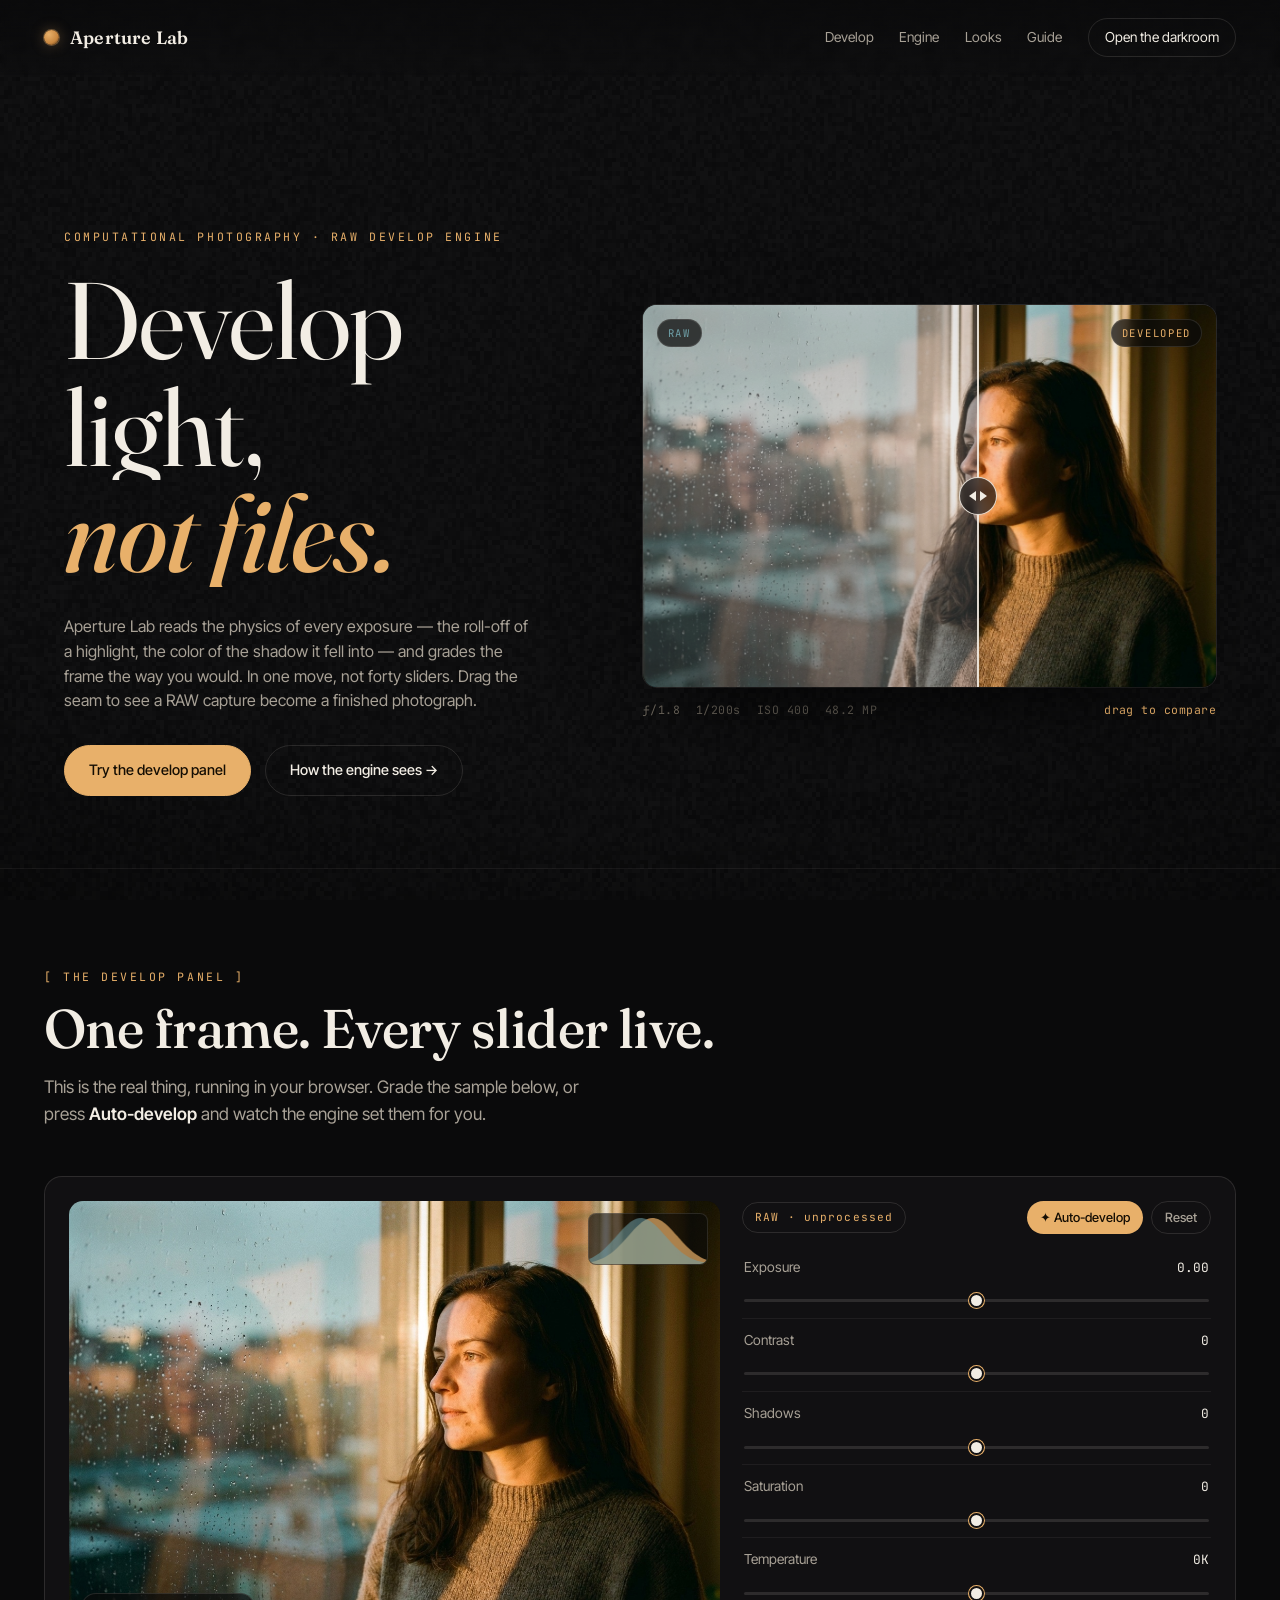
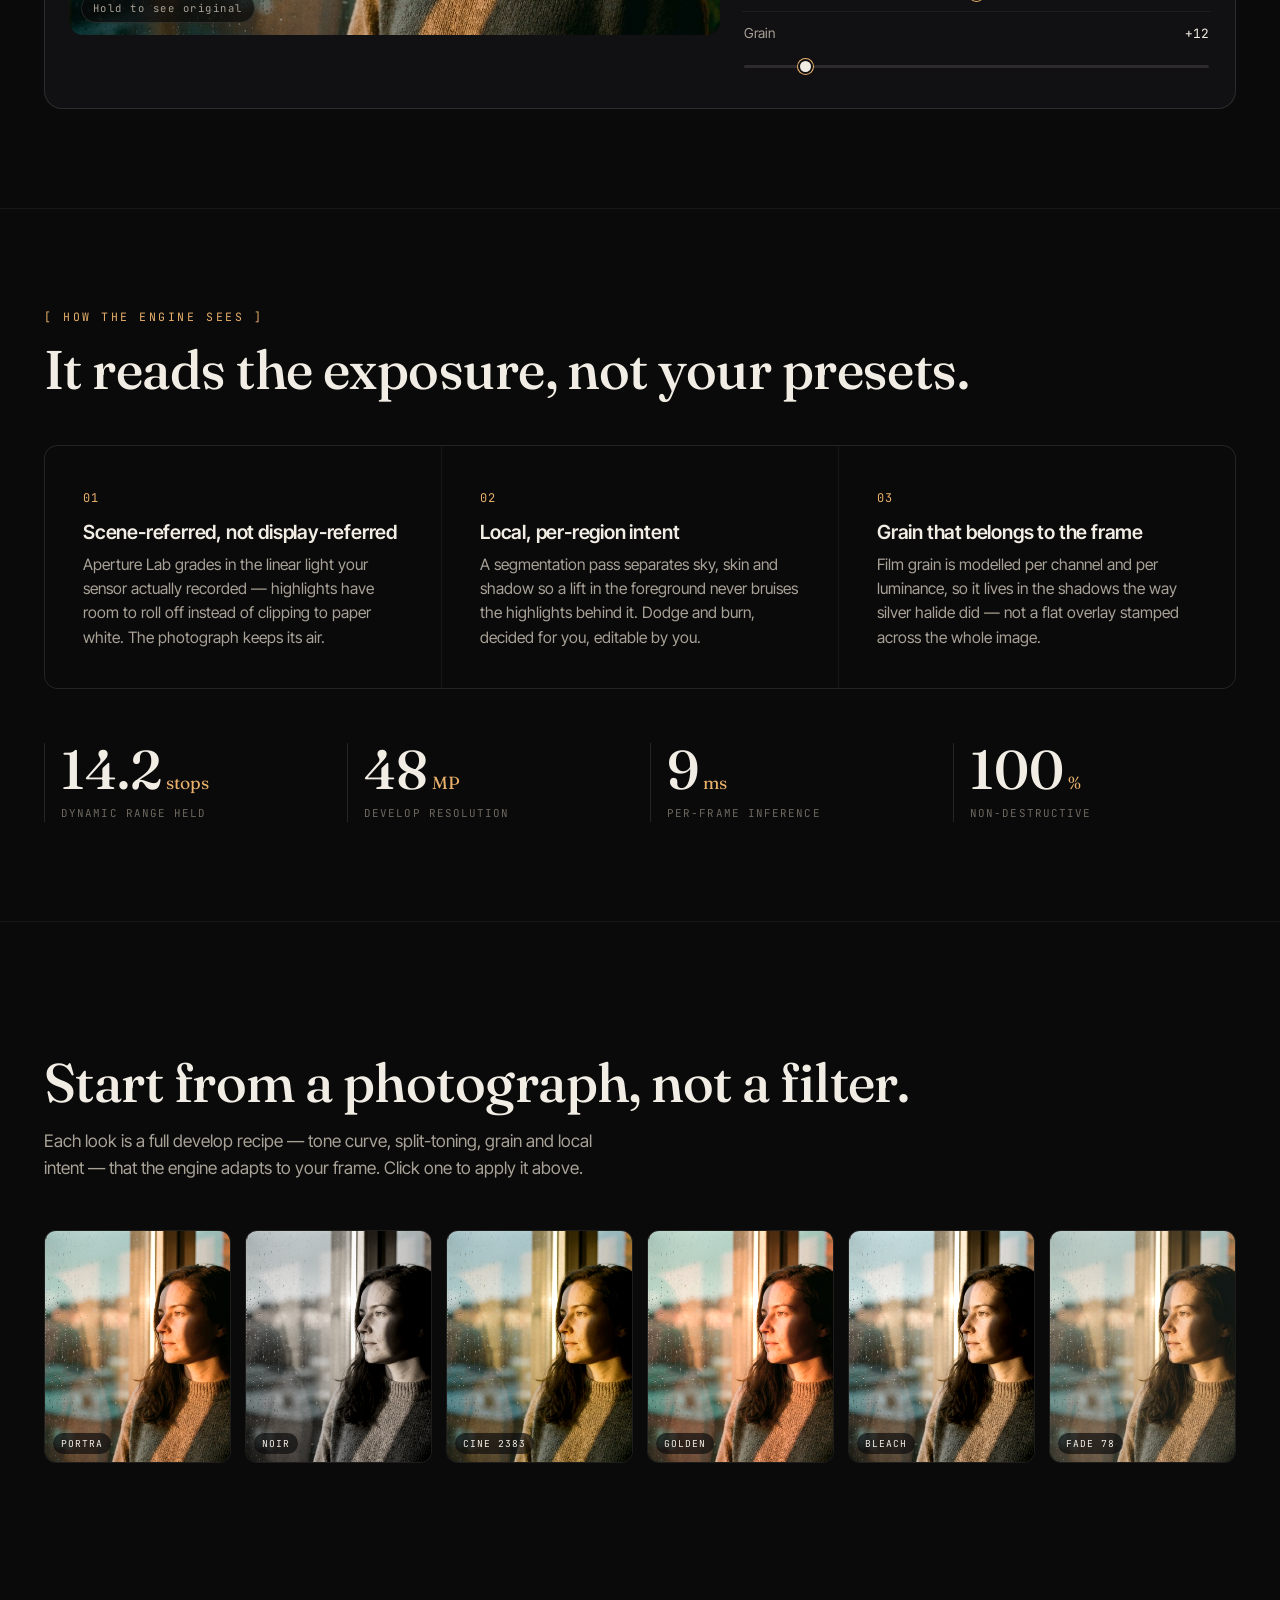
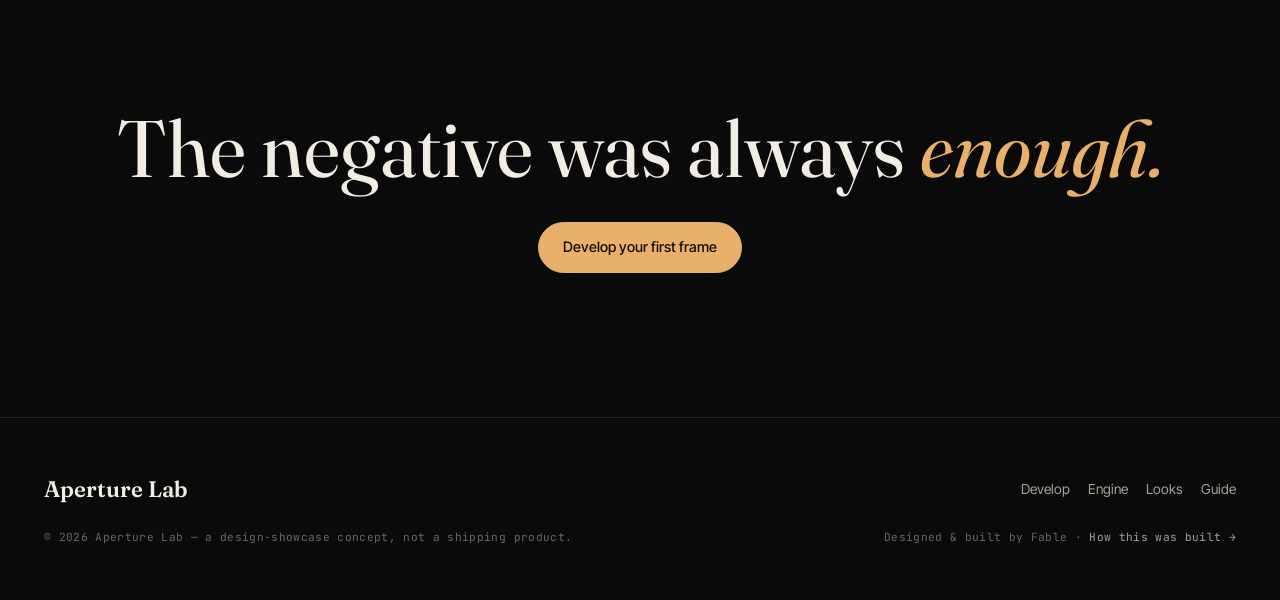
==== index.html @ e9065995 "Aperture Lab — computational-photography RAW editor (design-showcase site) Cinematic darkroom concep" ====
<!doctype html>
<html lang="en">
<head>
<meta charset="utf-8" />
<meta name="viewport" content="width=device-width, initial-scale=1" />
<script>document.documentElement.classList.add('js')</script>
<title>Aperture Lab — develop light, not files</title>
<meta name="description" content="Aperture Lab is a computational-photography RAW editor. A neural develop engine reads the light in every frame and grades it the way you would — in one move. Drag to compare RAW and developed." />
<meta name="theme-color" content="#0a0a0b" />
<meta property="og:title" content="Aperture Lab — develop light, not files" />
<meta property="og:description" content="A computational-photography RAW editor. Drag to compare RAW and developed." />
<meta name="color-scheme" content="dark" />
<link rel="preconnect" href="https://fonts.googleapis.com" />
<link rel="preconnect" href="https://fonts.gstatic.com" crossorigin />
<link href="https://fonts.googleapis.com/css2?family=Fraunces:opsz,wght@9..144,400;9..144,500;9..144,600;9..144,900&family=Inter+Tight:wght@300;400;500;600&family=JetBrains+Mono:wght@400;500&display=swap" rel="stylesheet" />
<link rel="stylesheet" href="./styles.css" />
</head>
<body>
<canvas class="grain" aria-hidden="true"></canvas>
<div class="vignette" aria-hidden="true"></div>

<header class="nav">
  <a class="brand" href="./" aria-label="Aperture Lab home">
    <span class="brand-mark" aria-hidden="true"></span>
    <span class="brand-word">Aperture&nbsp;Lab</span>
  </a>
  <nav class="nav-links" aria-label="Primary">
    <a href="#develop">Develop</a>
    <a href="#engine">Engine</a>
    <a href="#looks">Looks</a>
    <a href="./guide/">Guide</a>
    <a class="nav-cta" href="#develop">Open the darkroom</a>
  </nav>
</header>

<main>
  <section class="hero">
    <div class="hero-copy">
      <p class="eyebrow reveal">Computational photography · RAW develop engine</p>
      <h1 class="hero-title">
        <span class="line"><span>Develop light,</span></span>
        <span class="line"><span><em>not files.</em></span></span>
      </h1>
      <p class="hero-sub reveal">Aperture Lab reads the physics of every exposure — the roll-off of a
        highlight, the color of the shadow it fell into — and grades the frame the way you would.
        In one move, not forty sliders. Drag the seam to see a RAW capture become a finished photograph.</p>
      <div class="hero-actions reveal">
        <a class="btn btn-primary" href="#develop">Try the develop panel</a>
        <a class="btn btn-ghost" href="#engine">How the engine sees →</a>
      </div>
    </div>

    <figure class="compare reveal" aria-label="Before and after: RAW capture versus developed frame. Drag the handle to compare.">
      <div class="compare-stage" id="compare">
        <img class="compare-img compare-dev" src="./assets/frame.jpg" alt="A woman at a rain-streaked window in warm afternoon light — the developed, color-graded frame." decoding="async" />
        <div class="compare-raw" aria-hidden="true">
          <img class="compare-img" src="./assets/frame.jpg" alt="" decoding="async" />
        </div>
        <span class="tag tag-raw" aria-hidden="true">RAW</span>
        <span class="tag tag-dev" aria-hidden="true">DEVELOPED</span>
        <button class="compare-handle" id="handle" type="button" aria-label="Comparison slider position" role="slider" aria-valuemin="0" aria-valuemax="100" aria-valuenow="50" aria-orientation="horizontal">
          <span class="handle-line" aria-hidden="true"></span>
          <span class="handle-grip" aria-hidden="true"></span>
        </button>
      </div>
      <figcaption class="compare-meta">
        <span>ƒ/1.8</span><span>1/200s</span><span>ISO 400</span><span>48.2 MP</span><span class="compare-hint">drag to compare</span>
      </figcaption>
    </figure>
  </section>

  <section id="develop" class="develop">
    <div class="section-head">
      <p class="kicker reveal">[ The develop panel ]</p>
      <h2 class="reveal">One frame. Every slider live.</h2>
      <p class="lede reveal">This is the real thing, running in your browser. Grade the sample below, or
        press <strong>Auto-develop</strong> and watch the engine set them for you.</p>
    </div>

    <div class="panel reveal">
      <div class="panel-view">
        <img class="panel-img" id="panelImg" src="./assets/frame.jpg" alt="Editable sample frame reflecting the current develop settings." />
        <span class="panel-original" id="peek">Hold to see original</span>
        <div class="panel-histogram" aria-hidden="true"><canvas id="histo"></canvas></div>
      </div>
      <div class="panel-rack" role="group" aria-label="Develop adjustments">
        <div class="rack-top">
          <span class="preset-pill" id="presetPill">RAW · unprocessed</span>
          <div class="rack-btns">
            <button class="mini" id="autoBtn" type="button">✦ Auto-develop</button>
            <button class="mini mini-ghost" id="resetBtn" type="button">Reset</button>
          </div>
        </div>
        <!-- sliders injected by JS for progressive enhancement; static fallback below -->
        <div class="sliders" id="sliders">
          <noscript><p class="nojs">Enable JavaScript to grade the sample frame interactively.</p></noscript>
        </div>
      </div>
    </div>
  </section>

  <section id="engine" class="engine">
    <div class="section-head">
      <p class="kicker reveal">[ How the engine sees ]</p>
      <h2 class="reveal">It reads the exposure, not your presets.</h2>
    </div>
    <div class="engine-grid">
      <article class="ecard reveal">
        <span class="ecard-n">01</span>
        <h3>Scene-referred, not display-referred</h3>
        <p>Aperture Lab grades in the linear light your sensor actually recorded — highlights have room
          to roll off instead of clipping to paper white. The photograph keeps its air.</p>
      </article>
      <article class="ecard reveal">
        <span class="ecard-n">02</span>
        <h3>Local, per-region intent</h3>
        <p>A segmentation pass separates sky, skin and shadow so a lift in the foreground never bruises
          the highlights behind it. Dodge and burn, decided for you, editable by you.</p>
      </article>
      <article class="ecard reveal">
        <span class="ecard-n">03</span>
        <h3>Grain that belongs to the frame</h3>
        <p>Film grain is modelled per channel and per luminance, so it lives in the shadows the way silver
          halide did — not a flat overlay stamped across the whole image.</p>
      </article>
    </div>

    <div class="stats reveal" aria-label="Engine specifications">
      <div class="stat"><span class="s-num" data-to="14.2" data-dec="1">0</span><span class="s-suf">stops</span><span class="s-lbl">dynamic range held</span></div>
      <div class="stat"><span class="s-num" data-to="48" data-dec="0">0</span><span class="s-suf">MP</span><span class="s-lbl">develop resolution</span></div>
      <div class="stat"><span class="s-num" data-to="9">0</span><span class="s-suf">ms</span><span class="s-lbl">per-frame inference</span></div>
      <div class="stat"><span class="s-num" data-to="100" data-dec="0">0</span><span class="s-suf">%</span><span class="s-lbl">non-destructive</span></div>
    </div>
  </section>

  <section id="looks" class="looks">
    <div class="section-head">
      <p class="kicker reveal">[ Looks ]</p>
      <h2 class="reveal">Start from a photograph, not a filter.</h2>
      <p class="lede reveal">Each look is a full develop recipe — tone curve, split-toning, grain and local
        intent — that the engine adapts to your frame. Click one to apply it above.</p>
    </div>
    <div class="look-row" id="lookRow" role="listbox" aria-label="Develop looks"></div>
  </section>

  <section class="closer">
    <p class="closer-line reveal">The negative was always <em>enough.</em></p>
    <a class="btn btn-primary reveal" href="#develop">Develop your first frame</a>
  </section>
</main>

<footer class="footer">
  <div class="foot-top">
    <span class="foot-brand">Aperture&nbsp;Lab</span>
    <div class="foot-links">
      <a href="#develop">Develop</a><a href="#engine">Engine</a><a href="#looks">Looks</a><a href="./guide/">Guide</a>
    </div>
  </div>
  <div class="foot-bottom">
    <span>© 2026 Aperture Lab — a design-showcase concept, not a shipping product.</span>
    <span>Designed &amp; built by Fable · <a href="./guide/">How this was built →</a></span>
  </div>
</footer>

<script src="https://cdn.jsdelivr.net/npm/gsap@3.12.5/dist/gsap.min.js" defer></script>
<script src="./main.js" defer></script>
</body>
</html>
---- styles.css ----
/* ============================================================
   Aperture Lab — cinematic darkroom design system
   Tokens first (design system lives here).
   ============================================================ */
:root{
  --stage:#0a0a0b;        /* near-black darkroom stage */
  --stage-2:#111012;      /* raised surface */
  --panel:#151316;
  --ink:#f2ede4;          /* warm ivory */
  --dim:#a8a196;
  --faint:#6e685e;
  --amber:#e8b06a;        /* safelight */
  --amber-deep:#c8863f;
  --teal:#6fa0a8;         /* cool cast of an un-graded RAW */
  --line:rgba(242,237,228,.12);
  --line-2:rgba(242,237,228,.06);
  --max:1240px;
  --ease:cubic-bezier(.16,1,.3,1);      /* signature: expo-out, slow settle */
  --ease-soft:cubic-bezier(.33,.9,.32,1);
  --r:14px;
}
*{box-sizing:border-box;margin:0;padding:0}
html{scroll-behavior:smooth;-webkit-text-size-adjust:100%}
@media (prefers-reduced-motion:reduce){html{scroll-behavior:auto}}
body{
  background:var(--stage);color:var(--ink);
  font-family:"Inter Tight",system-ui,sans-serif;font-weight:400;line-height:1.55;
  overflow-x:hidden;-webkit-font-smoothing:antialiased;text-rendering:optimizeLegibility;
}
a{color:inherit;text-decoration:none}
em{font-style:italic}
::selection{background:var(--amber);color:#120c04}
img{max-width:100%;display:block}

/* fixed decorative layers */
.grain{position:fixed;inset:0;z-index:1;pointer-events:none;opacity:.05;mix-blend-mode:screen}
.vignette{position:fixed;inset:0;z-index:1;pointer-events:none;
  background:radial-gradient(120% 90% at 50% 40%,transparent 55%,rgba(0,0,0,.55) 100%)}
body>*:not(.grain):not(.vignette){position:relative;z-index:2}

/* ---------- type scale ---------- */
.eyebrow,.kicker{font-family:"JetBrains Mono",monospace;font-size:.72rem;letter-spacing:.22em;
  text-transform:uppercase;color:var(--amber)}
h1,h2,h3{font-family:"Fraunces",Georgia,serif;font-weight:500;letter-spacing:-.01em;line-height:1.02}
.hero-title{font-weight:400;font-size:clamp(2.9rem,8.5vw,7rem);line-height:.98}
.hero-title em{color:var(--amber);font-style:italic;font-weight:500}
h2{font-size:clamp(2rem,4.6vw,3.4rem);font-weight:500}
h3{font-size:1.22rem;font-weight:600;font-family:"Inter Tight",sans-serif;letter-spacing:-.01em}

/* ---------- nav ---------- */
.nav{position:fixed;top:0;left:0;right:0;z-index:60;display:flex;justify-content:space-between;align-items:center;
  padding:18px clamp(18px,4vw,44px);
  background:linear-gradient(180deg,rgba(10,10,11,.82),rgba(10,10,11,0));backdrop-filter:blur(3px)}
.brand{display:flex;align-items:center;gap:11px;font-family:"Fraunces",serif;font-size:1.12rem;font-weight:600;letter-spacing:.01em}
.brand-mark{width:15px;height:15px;border-radius:50%;flex:none;
  background:radial-gradient(circle at 32% 30%,var(--amber),var(--amber-deep) 60%,#3a2410);
  box-shadow:0 0 0 1px rgba(232,176,106,.35),0 0 14px rgba(232,176,106,.35)}
.nav-links{display:flex;gap:clamp(12px,2vw,26px);align-items:center;font-size:.86rem;color:var(--dim)}
.nav-links a{transition:color .3s var(--ease)}
.nav-links a:hover{color:var(--ink)}
.nav-cta{border:1px solid var(--line);border-radius:40px;padding:8px 16px;color:var(--ink)!important;transition:border-color .3s,background .3s}
.nav-cta:hover{border-color:var(--amber);background:rgba(232,176,106,.08)}
@media(max-width:860px){.nav-links a:not(.nav-cta){display:none}}

/* ---------- hero ---------- */
.hero{max-width:var(--max);margin:0 auto;padding:clamp(120px,17vh,180px) clamp(18px,4vw,44px) clamp(56px,8vh,90px);
  display:grid;grid-template-columns:1fr;gap:clamp(34px,5vw,60px);align-items:center}
@media(min-width:1000px){.hero{grid-template-columns:0.95fr 1.05fr}}
.eyebrow{margin-bottom:1.3rem}
.hero-sub{max-width:52ch;margin:1.7rem 0 2rem;color:var(--dim);font-size:clamp(1rem,1.25vw,1.16rem)}
.hero-actions{display:flex;gap:14px;flex-wrap:wrap}
.btn{display:inline-flex;align-items:center;gap:8px;border-radius:40px;padding:13px 24px;font-size:.9rem;font-weight:500;
  border:1px solid var(--line);transition:transform .4s var(--ease),background .3s,border-color .3s,color .3s;cursor:pointer}
.btn:hover{transform:translateY(-2px)}
.btn-primary{background:var(--amber);color:#140d03;border-color:var(--amber)}
.btn-primary:hover{background:#f0bd7c;box-shadow:0 10px 34px -12px rgba(232,176,106,.6)}
.btn-ghost:hover{border-color:var(--amber);color:var(--amber)}

/* ---------- compare (before/after) ---------- */
.compare{width:100%}
.compare-stage{position:relative;aspect-ratio:3/2;border-radius:var(--r);overflow:hidden;
  background:linear-gradient(135deg,#17151a,#0c0b0d);box-shadow:0 40px 90px -40px rgba(0,0,0,.9),0 0 0 1px var(--line);
  touch-action:none;cursor:ew-resize;user-select:none}
.compare-img{position:absolute;inset:0;width:100%;height:100%;object-fit:cover}
.compare-raw{position:absolute;inset:0;overflow:hidden;clip-path:inset(0 50% 0 0);will-change:clip-path}
/* the RAW = same frame, flattened: lifted blacks, low contrast, cool/green cast, desaturated */
.compare-raw .compare-img{filter:saturate(.55) contrast(.82) brightness(1.08) sepia(.06) hue-rotate(-8deg)}
.compare-raw::after{content:"";position:absolute;inset:0;background:rgba(90,110,120,.12)}
.tag{position:absolute;top:14px;font-family:"JetBrains Mono",monospace;font-size:.66rem;letter-spacing:.16em;
  padding:5px 10px;border-radius:30px;background:rgba(10,10,11,.72);border:1px solid var(--line);backdrop-filter:blur(4px)}
.tag-raw{left:14px;color:var(--teal)}
.tag-dev{right:14px;color:var(--amber)}
.compare-handle{position:absolute;top:0;bottom:0;left:50%;width:44px;transform:translateX(-50%);
  background:none;border:0;cursor:ew-resize;display:grid;place-items:center;padding:0}
.handle-line{position:absolute;top:0;bottom:0;left:50%;width:2px;transform:translateX(-50%);background:rgba(242,237,228,.9);box-shadow:0 0 12px rgba(0,0,0,.5)}
.handle-grip{position:relative;width:38px;height:38px;border-radius:50%;background:rgba(10,10,11,.66);
  border:1.5px solid rgba(242,237,228,.9);backdrop-filter:blur(4px);display:grid;place-items:center;transition:transform .3s var(--ease)}
.handle-grip::before,.handle-grip::after{content:"";position:absolute;width:0;height:0;border-block:5px solid transparent}
.handle-grip::before{border-right:7px solid var(--ink);left:9px}
.handle-grip::after{border-left:7px solid var(--ink);right:9px}
.compare-handle:hover .handle-grip,.compare-handle:focus-visible .handle-grip{transform:scale(1.12)}
.compare-handle:focus-visible{outline:none}
.compare-handle:focus-visible .handle-grip{box-shadow:0 0 0 3px var(--amber)}
.compare-meta{display:flex;gap:16px;flex-wrap:wrap;margin-top:14px;font-family:"JetBrains Mono",monospace;
  font-size:.72rem;color:var(--faint);letter-spacing:.04em}
.compare-hint{margin-left:auto;color:var(--amber);opacity:.9}

/* ---------- section shell ---------- */
section{padding:clamp(72px,11vh,140px) clamp(18px,4vw,44px)}
.section-head{max-width:var(--max);margin:0 auto 3rem}
.kicker{margin-bottom:1rem}
.lede{max-width:56ch;margin-top:1.1rem;color:var(--dim);font-size:1.08rem}
.lede strong{color:var(--ink);font-weight:600}

/* ---------- develop panel ---------- */
.develop{border-top:1px solid var(--line-2)}
.panel{max-width:var(--max);margin:0 auto;display:grid;grid-template-columns:1fr;gap:22px;
  background:var(--stage-2);border:1px solid var(--line);border-radius:calc(var(--r) + 4px);padding:clamp(16px,2.4vw,24px)}
@media(min-width:920px){.panel{grid-template-columns:1.25fr .9fr}}
.panel-view{position:relative;aspect-ratio:3/2;border-radius:var(--r);overflow:hidden;background:#000;box-shadow:inset 0 0 0 1px var(--line-2)}
.panel-img{width:100%;height:100%;object-fit:cover;transition:filter .12s linear}
.panel-original{position:absolute;left:12px;bottom:12px;font-family:"JetBrains Mono",monospace;font-size:.66rem;
  letter-spacing:.14em;color:var(--dim);background:rgba(10,10,11,.7);border:1px solid var(--line);
  padding:6px 11px;border-radius:30px;cursor:pointer;user-select:none;transition:color .3s,border-color .3s}
.panel-original:hover{color:var(--ink);border-color:var(--amber)}
.panel-histogram{position:absolute;right:12px;top:12px;width:120px;height:52px;border-radius:8px;
  background:rgba(10,10,11,.62);border:1px solid var(--line);overflow:hidden}
.panel-histogram canvas{width:100%;height:100%;display:block}
.panel-rack{display:flex;flex-direction:column;gap:14px}
.rack-top{display:flex;align-items:center;justify-content:space-between;gap:10px;flex-wrap:wrap}
.preset-pill{font-family:"JetBrains Mono",monospace;font-size:.7rem;letter-spacing:.1em;color:var(--amber);
  border:1px solid var(--line);border-radius:30px;padding:6px 12px}
.rack-btns{display:flex;gap:8px}
.mini{font-family:"Inter Tight",sans-serif;font-size:.8rem;font-weight:500;color:#140d03;background:var(--amber);
  border:0;border-radius:30px;padding:8px 13px;cursor:pointer;transition:transform .3s var(--ease),background .3s}
.mini:hover{transform:translateY(-1px);background:#f0bd7c}
.mini-ghost{background:transparent;color:var(--dim);border:1px solid var(--line)}
.mini-ghost:hover{color:var(--ink);border-color:var(--amber);background:transparent}
.sliders{display:flex;flex-direction:column;gap:2px}
.slider{padding:9px 2px;border-bottom:1px solid var(--line-2)}
.slider:last-child{border-bottom:0}
.slider-top{display:flex;justify-content:space-between;align-items:baseline;margin-bottom:6px}
.slider-name{font-size:.86rem;color:var(--dim)}
.slider-val{font-family:"JetBrains Mono",monospace;font-size:.8rem;color:var(--ink);font-variant-numeric:tabular-nums}
.slider input[type=range]{-webkit-appearance:none;appearance:none;width:100%;height:3px;border-radius:3px;
  background:var(--line);outline:none;cursor:pointer}
.slider input[type=range]::-webkit-slider-thumb{-webkit-appearance:none;width:15px;height:15px;border-radius:50%;
  background:var(--ink);border:2px solid var(--stage-2);box-shadow:0 0 0 1px var(--amber);transition:transform .15s}
.slider input[type=range]::-moz-range-thumb{width:15px;height:15px;border-radius:50%;background:var(--ink);border:2px solid var(--stage-2);box-shadow:0 0 0 1px var(--amber)}
.slider input[type=range]:active::-webkit-slider-thumb{transform:scale(1.2)}
.slider input[type=range]:focus-visible::-webkit-slider-thumb{box-shadow:0 0 0 3px var(--amber)}
.nojs{color:var(--dim);font-size:.9rem}

/* ---------- engine ---------- */
.engine{border-top:1px solid var(--line-2)}
.engine-grid{max-width:var(--max);margin:0 auto;display:grid;grid-template-columns:1fr;gap:1px;background:var(--line-2);
  border:1px solid var(--line-2);border-radius:var(--r);overflow:hidden}
@media(min-width:800px){.engine-grid{grid-template-columns:repeat(3,1fr)}}
.ecard{background:var(--stage);padding:clamp(24px,3vw,38px)}
.ecard-n{font-family:"JetBrains Mono",monospace;font-size:.75rem;color:var(--amber);letter-spacing:.1em}
.ecard h3{margin:14px 0 10px}
.ecard p{color:var(--dim);font-size:.98rem}
.stats{max-width:var(--max);margin:clamp(44px,6vh,72px) auto 0;display:grid;grid-template-columns:repeat(2,1fr);gap:26px 20px}
@media(min-width:760px){.stats{grid-template-columns:repeat(4,1fr)}}
.stat{border-left:1px solid var(--line);padding-left:16px}
.s-num{font-family:"Fraunces",serif;font-weight:500;font-size:clamp(2.2rem,4.6vw,3.4rem);line-height:1;color:var(--ink)}
.s-suf{font-family:"Fraunces",serif;font-size:1.1rem;color:var(--amber);margin-left:4px}
.s-lbl{display:block;margin-top:8px;font-family:"JetBrains Mono",monospace;font-size:.68rem;letter-spacing:.1em;text-transform:uppercase;color:var(--faint)}

/* ---------- looks ---------- */
.looks{border-top:1px solid var(--line-2)}
.look-row{max-width:var(--max);margin:0 auto;display:grid;grid-template-columns:repeat(2,1fr);gap:14px}
@media(min-width:680px){.look-row{grid-template-columns:repeat(3,1fr)}}
@media(min-width:1000px){.look-row{grid-template-columns:repeat(6,1fr)}}
.look{position:relative;aspect-ratio:4/5;border-radius:12px;overflow:hidden;border:1px solid var(--line);
  cursor:pointer;background:#000;transition:transform .45s var(--ease),border-color .3s}
.look img{width:100%;height:100%;object-fit:cover;transition:filter .3s}
.look:hover{transform:translateY(-4px);border-color:var(--amber)}
.look[aria-selected=true]{border-color:var(--amber);box-shadow:0 0 0 1px var(--amber)}
.look-name{position:absolute;left:8px;bottom:8px;font-family:"JetBrains Mono",monospace;font-size:.6rem;
  letter-spacing:.1em;color:var(--ink);background:rgba(10,10,11,.66);padding:4px 8px;border-radius:20px}

/* ---------- closer ---------- */
.closer{text-align:center;padding-block:clamp(90px,16vh,180px)}
.closer-line{font-family:"Fraunces",serif;font-weight:400;font-size:clamp(2.2rem,7vw,5rem);line-height:1.05;margin-bottom:2rem}
.closer-line em{color:var(--amber);font-style:italic}

/* ---------- footer ---------- */
.footer{border-top:1px solid var(--line);padding:clamp(40px,6vh,64px) clamp(18px,4vw,44px)}
.foot-top{max-width:var(--max);margin:0 auto 22px;display:flex;justify-content:space-between;align-items:center;gap:20px;flex-wrap:wrap}
.foot-brand{font-family:"Fraunces",serif;font-size:1.4rem;font-weight:600}
.foot-links{display:flex;gap:18px;font-size:.86rem;color:var(--dim)}
.foot-links a:hover{color:var(--amber)}
.foot-bottom{max-width:var(--max);margin:0 auto;display:flex;justify-content:space-between;gap:14px;flex-wrap:wrap;
  font-family:"JetBrains Mono",monospace;font-size:.7rem;color:var(--faint);letter-spacing:.03em}
.foot-bottom a{color:var(--dim)}.foot-bottom a:hover{color:var(--amber)}

/* ---------- reveal + motion ---------- */
.js .reveal{opacity:0;transform:translateY(24px)}
.js .reveal.is-in{opacity:1;transform:none;transition:opacity 1s var(--ease),transform 1s var(--ease)}
.js .hero-title .line{overflow:hidden;display:block}
.js .hero-title .line>span{display:inline-block;transform:translateY(112%);transition:transform 1.1s var(--ease)}
.hero.loaded .hero-title .line>span{transform:translateY(0)}
.hero.loaded .reveal{opacity:1;transform:none;transition:opacity 1s var(--ease),transform 1s var(--ease)}
.hero .eyebrow{transition-delay:.05s}
.hero .line:nth-child(1)>span{transition-delay:.15s}
.hero .line:nth-child(2)>span{transition-delay:.28s}
.hero .hero-sub{transition-delay:.42s}.hero .hero-actions{transition-delay:.54s}.hero .compare{transition-delay:.4s}

a:focus-visible,.btn:focus-visible,.mini:focus-visible,.look:focus-visible,.panel-original:focus-visible{outline:2px solid var(--amber);outline-offset:3px;border-radius:6px}

@media (prefers-reduced-motion:reduce){
  .reveal,.js .reveal{opacity:1!important;transform:none!important;transition:none!important}
  .hero-title .line>span{transform:none!important;transition:none!important}
  .grain{animation:none!important}
  *{scroll-behavior:auto!important}
}
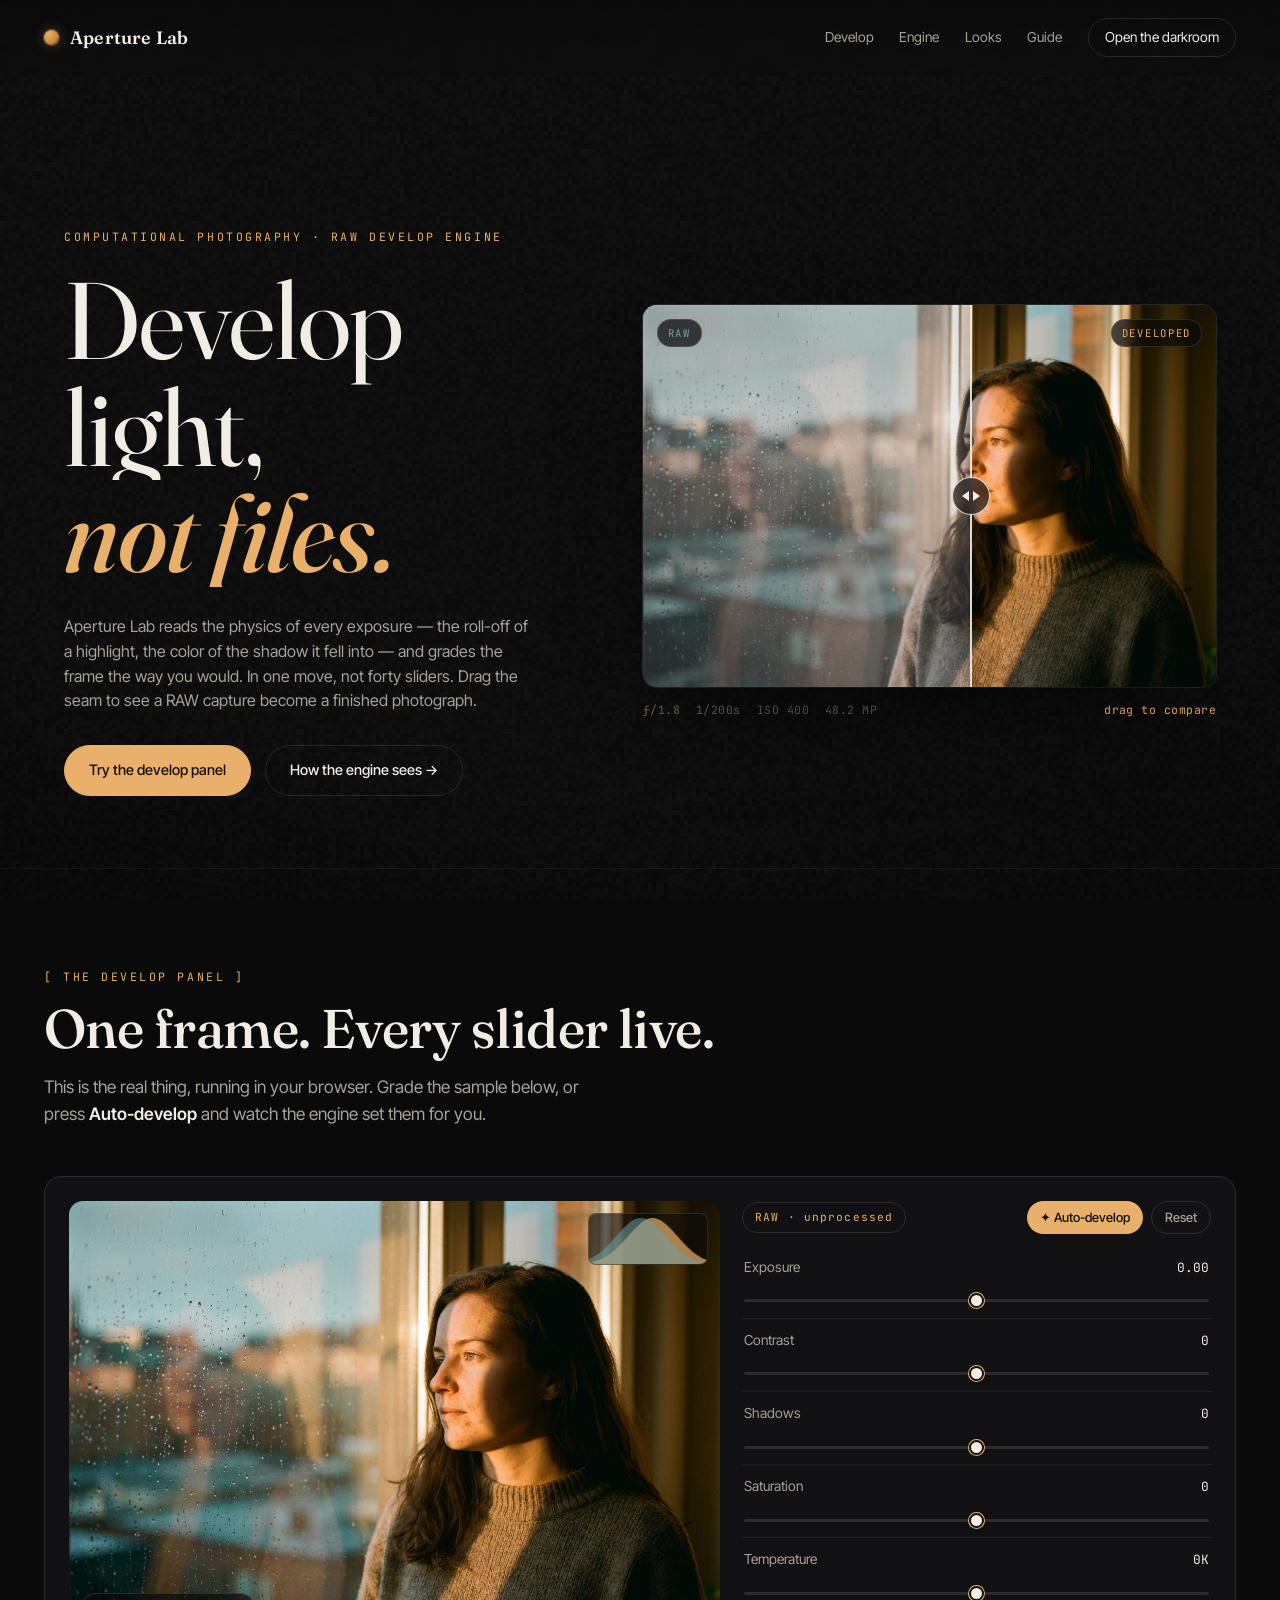
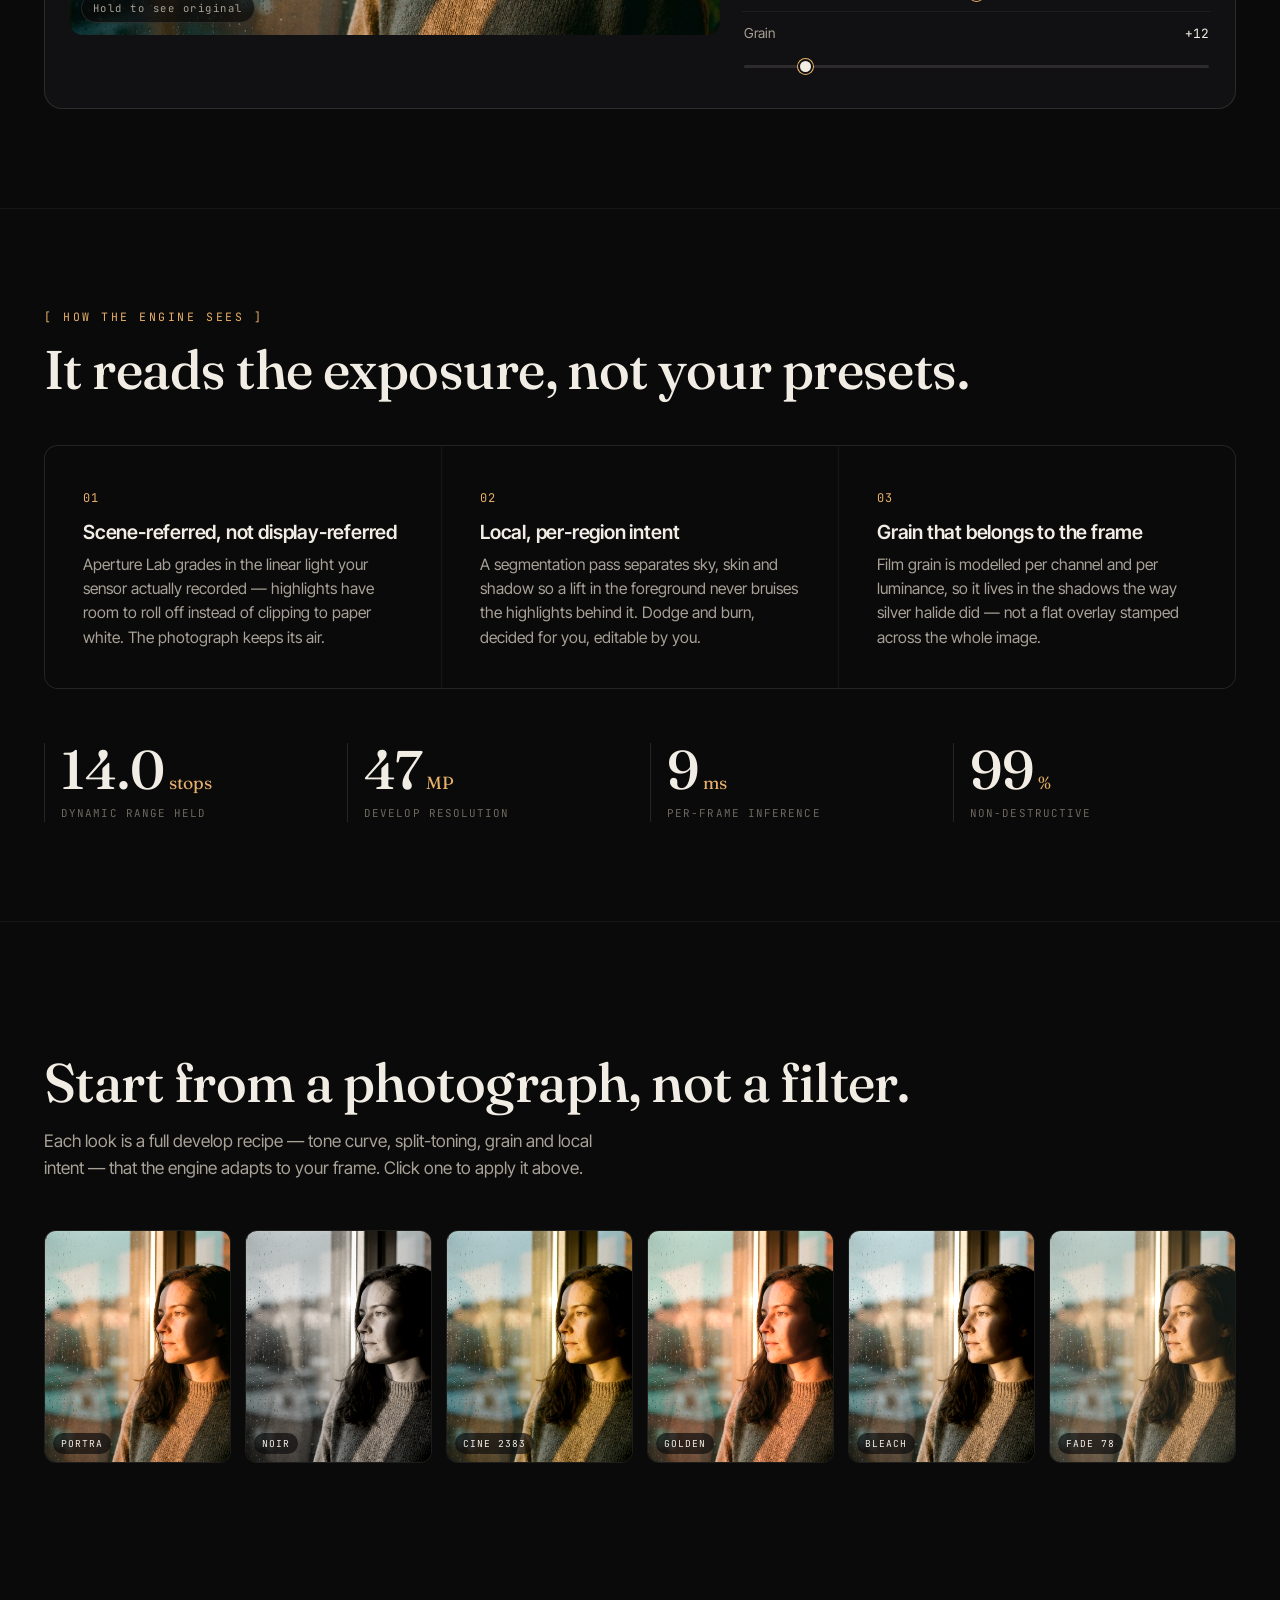
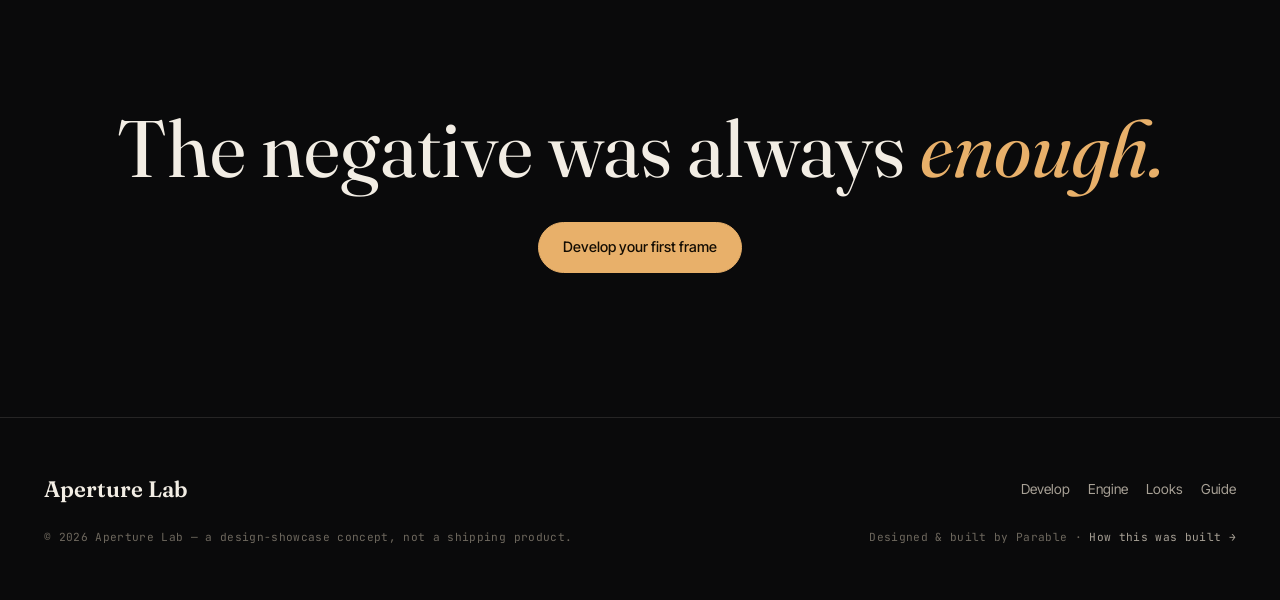
==== commit 523768eb: "Rename studio brand: Fable → Parable" ====
--- a/index.html
+++ b/index.html
@@ -158,7 +158,7 @@
   </div>
   <div class="foot-bottom">
     <span>© 2026 Aperture Lab — a design-showcase concept, not a shipping product.</span>
-    <span>Designed &amp; built by Fable · <a href="./guide/">How this was built →</a></span>
+    <span>Designed &amp; built by Parable · <a href="./guide/">How this was built →</a></span>
   </div>
 </footer>
 
